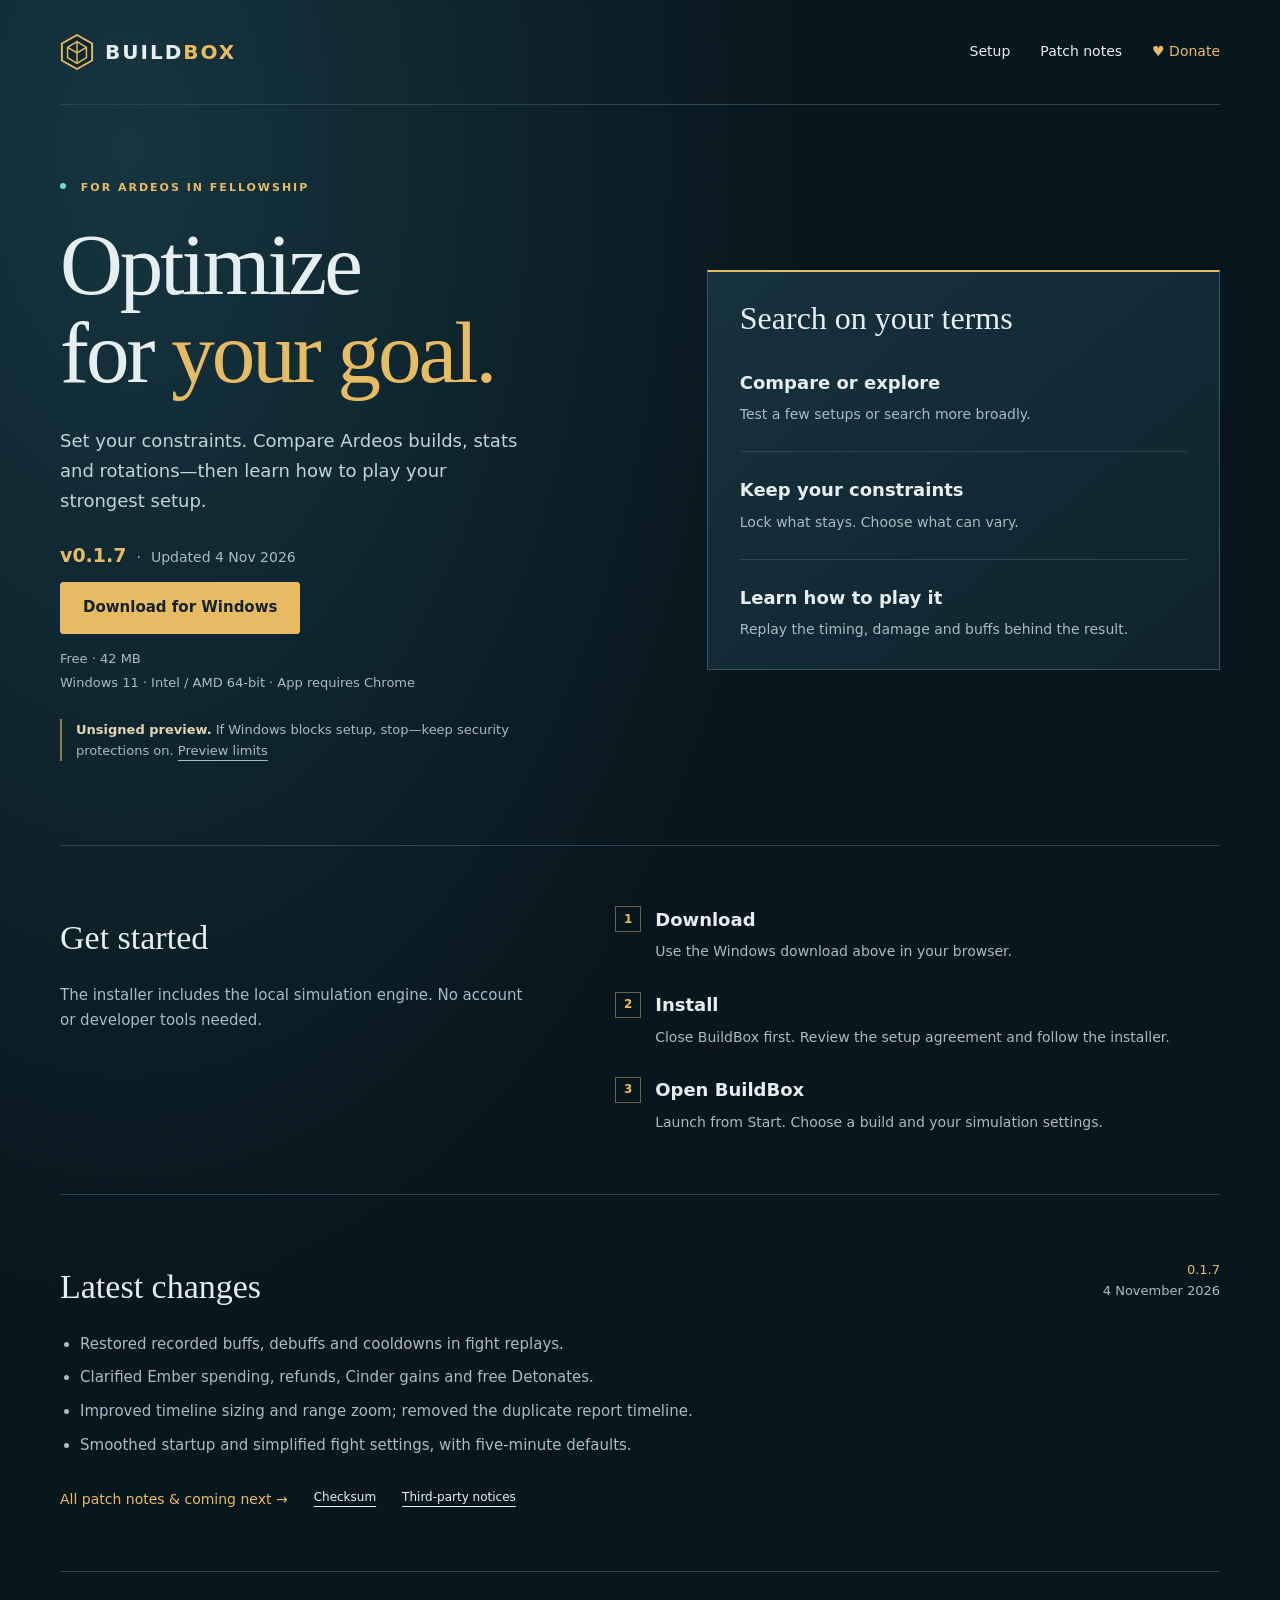
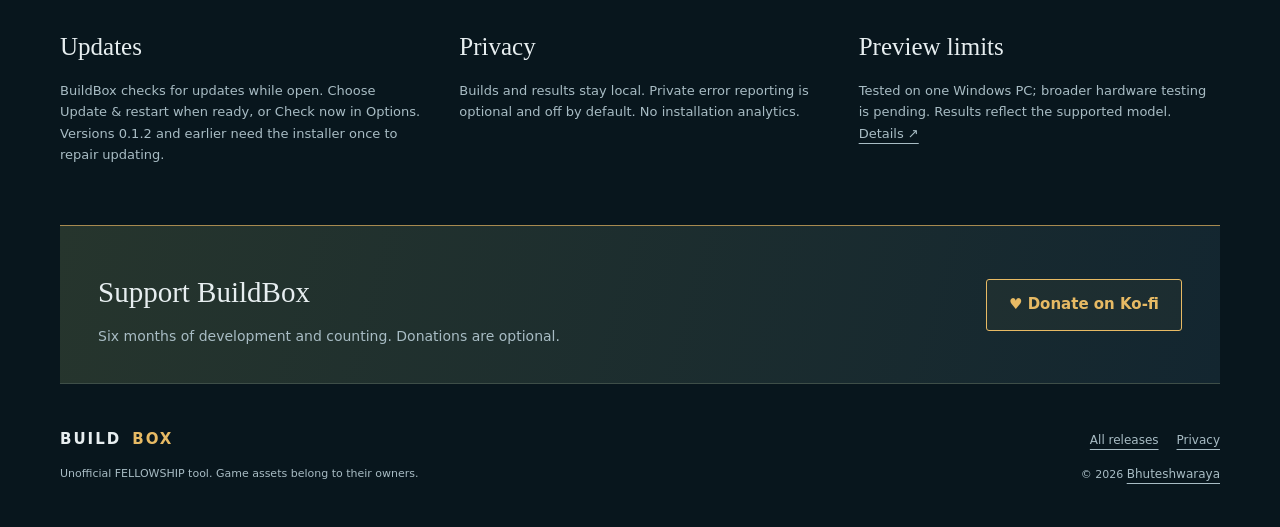
==== index.html @ 2dbfc924 "Release BuildBox 0.1.7 replay and setup repairs" ====
<!doctype html>
<html lang="en">
<head>
  <meta charset="utf-8">
  <meta name="viewport" content="width=device-width, initial-scale=1">
  <meta name="description" content="Build and APL optimization for Ardeos in FELLOWSHIP. Compare builds, stats and rotations within your constraints, then replay the results.">
  <meta property="og:type" content="website">
  <meta property="og:title" content="BuildBox — Ardeos build &amp; APL optimizer">
  <meta property="og:description" content="Build and APL optimization for Ardeos in FELLOWSHIP. Compare builds, stats and rotations within your constraints, then replay the results.">
  <meta property="og:url" content="https://bhuteshwaraya.github.io/buildbox/">
  <meta name="twitter:card" content="summary">
  <meta name="twitter:title" content="BuildBox — Ardeos build &amp; APL optimizer">
  <meta name="twitter:description" content="Build and APL optimization for Ardeos in FELLOWSHIP. Compare builds, stats and rotations within your constraints, then replay the results.">
  <meta name="color-scheme" content="dark">
  <meta name="referrer" content="strict-origin-when-cross-origin">
  <title>BuildBox — Ardeos build &amp; APL optimizer</title>
  <link rel="icon" href="mark.svg" type="image/svg+xml">
  <link rel="stylesheet" href="style.css?v=20261103">
</head>
<body>
  <a class="skip" href="#main">Skip to content</a>
  <header class="site-header wrap">
    <a class="brand" href="./" aria-label="BuildBox home"><img src="mark.svg" width="34" height="38" alt=""><span>BUILD<span class="gold">BOX</span></span></a>
    <nav aria-label="Main navigation"><a href="#setup">Setup</a><a href="patch-notes.html">Patch notes</a><a class="support-link" href="https://ko-fi.com/bhuteshwaraya" target="_blank" rel="noopener noreferrer">♥ Donate</a></nav>
  </header>
  <main id="main">
    <section class="hero wrap" aria-labelledby="hero-title">
      <div class="hero-copy">
        <p class="eyebrow"><span class="status-dot"></span> FOR ARDEOS IN FELLOWSHIP</p>
        <h1 id="hero-title">Optimize<br>for <em>your goal.</em></h1>
        <p class="intro">Set your constraints. Compare Ardeos builds, stats and rotations—then learn how to play your strongest setup.</p>
        <p class="download-release"><strong>v0.1.7</strong><span aria-hidden="true">·</span><span>Updated <time datetime="2026-11-04">4 Nov 2026</time></span></p>
        <div class="download-actions"><a class="button primary" href="https://github.com/Bhuteshwaraya/buildbox/releases/download/v0.1.7/BuildBox-0.1.7-Setup-windows-x64.exe">Download for Windows</a></div>
        <p class="download-meta">Free · 42 MB</p>
        <p class="requirements">Windows 11 · Intel / AMD 64-bit · App requires Chrome</p>
        <div class="preview-notice"><strong>Unsigned preview.</strong> If Windows blocks setup, stop—keep security protections on. <a href="#limits">Preview limits</a></div>
      </div>
      <div class="workflow" aria-labelledby="workflow-title">
        <h2 id="workflow-title">Search on your terms</h2>
        <ul class="steps">
          <li><h3>Compare or explore</h3><p>Test a few setups or search more broadly.</p></li>
          <li><h3>Keep your constraints</h3><p>Lock what stays. Choose what can vary.</p></li>
          <li><h3>Learn how to play it</h3><p>Replay the timing, damage and buffs behind the result.</p></li>
        </ul>
      </div>
    </section>
    <section id="setup" class="section wrap setup" aria-labelledby="setup-title">
      <div class="section-intro"><h2 id="setup-title">Get started</h2><p>The installer includes the local simulation engine. No account or developer tools needed.</p></div>
      <ol class="install-steps">
        <li><h3><span>1</span> Download</h3><p>Use the Windows download above in your browser.</p></li>
        <li><h3><span>2</span> Install</h3><p>Close BuildBox first. Review the setup agreement and follow the installer.</p></li>
        <li><h3><span>3</span> Open BuildBox</h3><p>Launch from Start. Choose a build and your simulation settings.</p></li>
      </ol>
    </section>
    <section id="release-notes" class="section wrap" aria-labelledby="notes-title">
      <div class="section-heading"><h2 id="notes-title">Latest changes</h2><p class="release-date">0.1.7<br><time datetime="2026-11-04">4 November 2026</time></p></div>
      <ul class="patch-list">
        <li>Restored recorded buffs, debuffs and cooldowns in fight replays.</li>
        <li>Clarified Ember spending, refunds, Cinder gains and free Detonates.</li>
        <li>Improved timeline sizing and range zoom; removed the duplicate report timeline.</li>
        <li>Smoothed startup and simplified fight settings, with five-minute defaults.</li>
      </ul>
      <div class="release-footer"><a class="text-link" href="patch-notes.html">All patch notes &amp; coming next →</a><a href="SHA256SUMS.txt">Checksum</a><a href="THIRD-PARTY-NOTICES.txt">Third-party notices</a></div>
    </section>
    <section class="section wrap practical" aria-label="Updates, privacy and preview limits">
      <div id="updates"><h2>Updates</h2><p>BuildBox checks for updates while open. Choose Update & restart when ready, or Check now in Options. Versions 0.1.2 and earlier need the installer once to repair updating.</p></div>
      <div id="privacy"><h2>Privacy</h2><p>Builds and results stay local. Private error reporting is optional and off by default. No installation analytics.</p></div>
      <div id="limits"><h2>Preview limits</h2><p>Tested on one Windows PC; broader hardware testing is pending. Results reflect the supported model. <a href="https://github.com/Bhuteshwaraya/buildbox/releases/tag/v0.1.7">Details ↗</a></p></div>
    </section>
    <aside class="support wrap" aria-labelledby="support-title"><div><h2 id="support-title">Support BuildBox</h2><p>Six months of development and counting. Donations are optional.</p></div><a class="button support-button" href="https://ko-fi.com/bhuteshwaraya" target="_blank" rel="noopener noreferrer">♥ Donate on Ko-fi</a></aside>
  </main>
  <footer class="wrap footer"><div><span class="brand">BUILD<span class="gold">BOX</span></span><p>Unofficial FELLOWSHIP tool. Game assets belong to their owners.</p></div><div><a href="https://github.com/Bhuteshwaraya/buildbox/releases">All releases</a><a href="#privacy">Privacy</a><p>© 2026 <a href="https://github.com/Bhuteshwaraya">Bhuteshwaraya</a></p></div></footer>
</body>
</html>
---- style.css ----
:root{color-scheme:dark;--bg:#08161d;--panel:#102731;--line:#2c4650;--text:#e7eef0;--muted:#a8bcc4;--gold:#e7ba64;--teal:#76d9c7}*{box-sizing:border-box}html{scroll-behavior:smooth;scroll-padding-top:32px}body{margin:0;background:radial-gradient(ellipse at 10% 7%,#153540 0,transparent 42%),var(--bg);color:var(--text);font:16px/1.65 "Segoe UI",system-ui,sans-serif}.wrap{width:min(1160px,calc(100% - 64px));margin-inline:auto}a{color:inherit;text-underline-offset:5px}a:hover{color:var(--gold)}a:focus-visible,summary:focus-visible{outline:3px solid var(--teal);outline-offset:5px}h1,h2,h3,p{margin:0}h1,h2{font-family:Georgia,"Times New Roman",serif;font-weight:400}h3{font-size:18px;font-weight:600;line-height:1.4}.gold{color:var(--gold)}.muted{color:var(--muted)}.site-header{min-height:105px;display:flex;justify-content:space-between;align-items:center;border-bottom:1px solid var(--line);gap:28px}.brand{display:inline-flex;align-items:center;gap:11px;text-decoration:none;font-weight:650;letter-spacing:2px;font-size:20px}.brand>span{display:inline}nav{display:flex;align-items:center;gap:30px;font-size:14px}nav a{text-decoration:none}.support-link{color:var(--gold)}.hero{display:grid;grid-template-columns:1.12fr 1fr;gap:72px;padding-block:74px 84px}.eyebrow{font-size:11px;font-weight:650;letter-spacing:2px;color:var(--gold);line-height:1.6}.status-dot{display:inline-block;background:var(--teal);border-radius:50%;width:6px;height:6px;margin-right:9px;vertical-align:2px}h1{font-size:clamp(60px,6.8vw,88px);line-height:1.02;letter-spacing:-3px;margin:24px 0 28px}h1 em{color:var(--gold);font-style:normal}.intro{font-size:18px;line-height:1.65;max-width:460px;color:#c3d4d9}.download-actions{display:flex;align-items:center;flex-wrap:wrap;gap:20px;margin:32px 0 14px}.button{display:inline-flex;align-items:center;justify-content:center;min-height:52px;padding:12px 22px;text-decoration:none;border:1px solid var(--gold);font-weight:650;font-size:15px;border-radius:3px;transition:background .15s,box-shadow .15s}.primary{background:var(--gold);color:#15232b}.primary:hover{background:#f2cf8b;color:#15232b;box-shadow:0 0 26px #e7ba6420}.text-link{font-size:14px;color:var(--gold);text-decoration:none}.download-meta,.requirements{font-size:12px;color:var(--muted)}.requirements{margin-top:3px}.preview-notice{margin-top:25px;border-left:2px solid #927b4e;padding-left:14px;color:var(--muted);font-size:12px;max-width:470px}.preview-notice strong{color:#e4d5b7}.workflow{background:linear-gradient(140deg,#16323e,#0e232d);border:1px solid #3a5360;border-top:2px solid var(--gold);padding:28px 32px;align-self:center;position:relative}.workflow-heading{display:flex;justify-content:space-between;gap:12px;align-items:center}.local-label{font-size:11px;color:var(--teal)}.workflow h2{font-size:40px;line-height:1.15;margin:24px 0 8px}.steps{list-style:none;padding:0;margin:0}.steps li{border-bottom:1px solid var(--line);padding:25px 0}.steps p{font-size:14px;color:var(--muted);margin-top:8px}.mini-tags{display:flex;gap:8px;flex-wrap:wrap;margin-top:14px;font-size:10px;letter-spacing:.5px;color:var(--teal)}.mini-tags span{border:1px solid #365d62;padding:3px 9px}.workflow-foot{padding-top:22px;font-size:13px;color:var(--gold)}.workflow-foot span{font-size:12px;color:var(--muted)}.section{border-top:1px solid var(--line);padding-block:60px}.section h2{font-size:34px;line-height:1.2;margin:12px 0 24px}.setup{display:grid;grid-template-columns:1fr 1.3fr;gap:90px}.section-intro p:not(.eyebrow){color:var(--muted);font-size:15px;margin-top:18px}.install-steps{padding:0;margin:0;list-style:none}.install-steps li+li{margin-top:28px}.install-steps h3{display:flex;align-items:center;gap:14px;margin-bottom:8px}.install-steps h3 span{font-size:12px;border:1px solid #6b6148;width:26px;height:26px;display:grid;place-items:center;color:var(--gold);flex:none}.install-steps p{font-size:14px;color:var(--muted);margin-left:40px}.install-steps p+p{margin-top:8px}.section-heading{display:flex;align-items:flex-start;justify-content:space-between;gap:24px}.release-date{font-size:13px;color:var(--gold);text-align:right;padding-top:4px}.release-date time{color:var(--muted)}.release-grid{display:grid;grid-template-columns:1fr 1fr;gap:64px;margin-top:12px}.release-grid h3{color:var(--teal);font-size:15px}.release-grid ul{font-size:14px;color:var(--muted);padding-left:18px;margin:14px 0 0}.release-grid li+li{margin-top:10px}.release-footer{display:flex;flex-wrap:wrap;gap:26px;font-size:12px;margin-top:30px}.practical{display:grid;grid-template-columns:repeat(3,1fr);gap:38px}.practical h2{font-size:25px;margin-bottom:18px}.practical p:not(.eyebrow){font-size:13px;color:var(--muted)}.practical p+p{margin-top:12px}.support{border-top:1px solid #a78a50;border-bottom:1px solid #3e4e48;background:linear-gradient(105deg,#26352d,#132630);padding:35px 38px;display:flex;align-items:center;justify-content:space-between;gap:36px}.support h2{font-size:29px;margin:8px 0}.support p:not(.eyebrow){font-size:14px;color:var(--muted);max-width:620px}.support-button{flex:none;color:var(--gold);background:#e7ba6409}.support-button:hover{background:#e7ba641c}.footer{padding-block:42px;display:flex;justify-content:space-between;gap:26px;color:var(--muted)}.footer .brand{font-size:15px;color:var(--text)}.footer p{font-size:11px;margin-top:12px}.footer>div:last-child{text-align:right}.footer a{font-size:12px;margin-left:18px}.skip{position:absolute;left:18px;top:-100px;background:var(--gold);color:var(--bg);padding:10px 18px;z-index:2}.skip:focus{top:10px}@media(max-width:1000px){.hero{gap:36px}.workflow{padding:24px}.workflow-heading{align-items:start;flex-direction:column;gap:4px}.setup{gap:48px}.practical{gap:24px}.practical h2{font-size:23px}.hero h1{font-size:76px}.download-actions{gap:16px}}@media(max-width:760px){.wrap{width:calc(100% - 36px)}.site-header{min-height:82px}.brand{font-size:17px;letter-spacing:1px;gap:8px}.brand img{width:27px}nav{gap:15px;font-size:12px}.hero{grid-template-columns:1fr;padding-block:45px 48px;gap:38px}.hero h1{font-size:clamp(48px,16vw,72px)}.intro{max-width:570px}.workflow{padding:25px}.workflow-heading{flex-direction:row;align-items:center}.workflow h2{font-size:34px}.section{padding-block:42px}.setup,.release-grid,.practical{grid-template-columns:1fr;gap:30px}.section h2{font-size:30px;margin-bottom:18px}.practical h2{font-size:26px}.section-intro p:not(.eyebrow){margin-top:12px}.section-heading{gap:16px}.release-date{font-size:11px;min-width:115px}.release-grid{margin-top:8px}.release-footer{gap:18px}.support{padding:25px;align-items:flex-start;flex-direction:column;gap:24px}.support h2{font-size:28px}.footer{padding-block:30px;flex-direction:column}.footer>div:last-child{text-align:left}.footer a{margin:0 18px 0 0}}@media(max-width:380px){nav{gap:10px}.site-header .brand{font-size:15px}.brand img{width:23px}.eyebrow{letter-spacing:1.4px}.workflow-heading{flex-direction:column;align-items:flex-start}.section-heading{flex-direction:column;gap:0}.release-date{text-align:left}.download-actions .button{width:100%}}@media(prefers-reduced-motion:reduce){html{scroll-behavior:auto}.button{transition:none}}

.hero-copy,.workflow{min-width:0}
.workflow h2{margin-top:0;font-size:32px}.steps li:last-child{border-bottom:0;padding-bottom:0}.patch-list{padding-left:20px;color:var(--muted);font-size:15px;margin:0}.patch-list li+li{margin-top:9px}.practical h2{margin-top:0}.download-meta,.requirements,.preview-notice{font-size:13px}.footer a{margin-left:0}.footer>div:last-child>a+a{margin-left:18px}
.download-release{display:flex;align-items:baseline;gap:10px;margin:26px 0 12px;color:var(--muted);font-size:14px;line-height:1.5;font-variant-numeric:tabular-nums}.download-release strong{color:var(--gold);font-size:19px;font-weight:650}.download-release time{white-space:nowrap}

.download-release+.download-actions{margin-top:0}
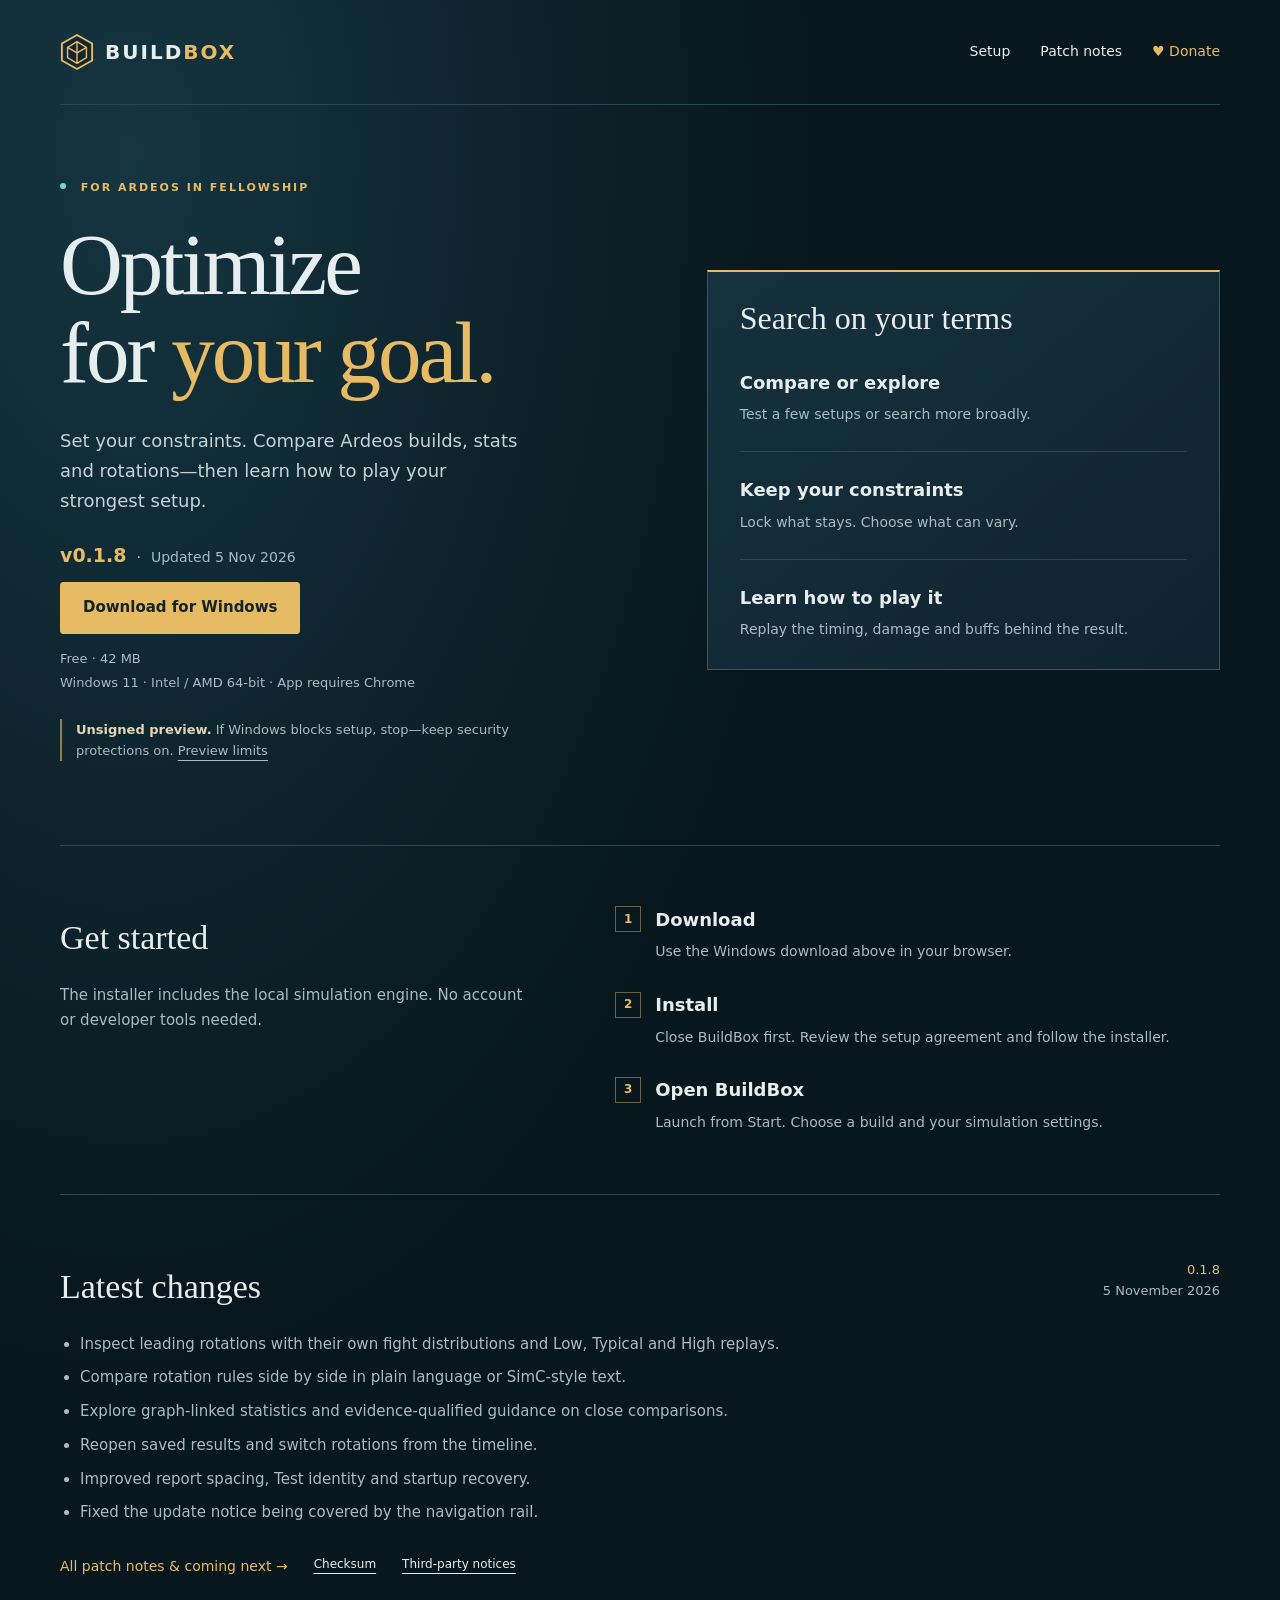
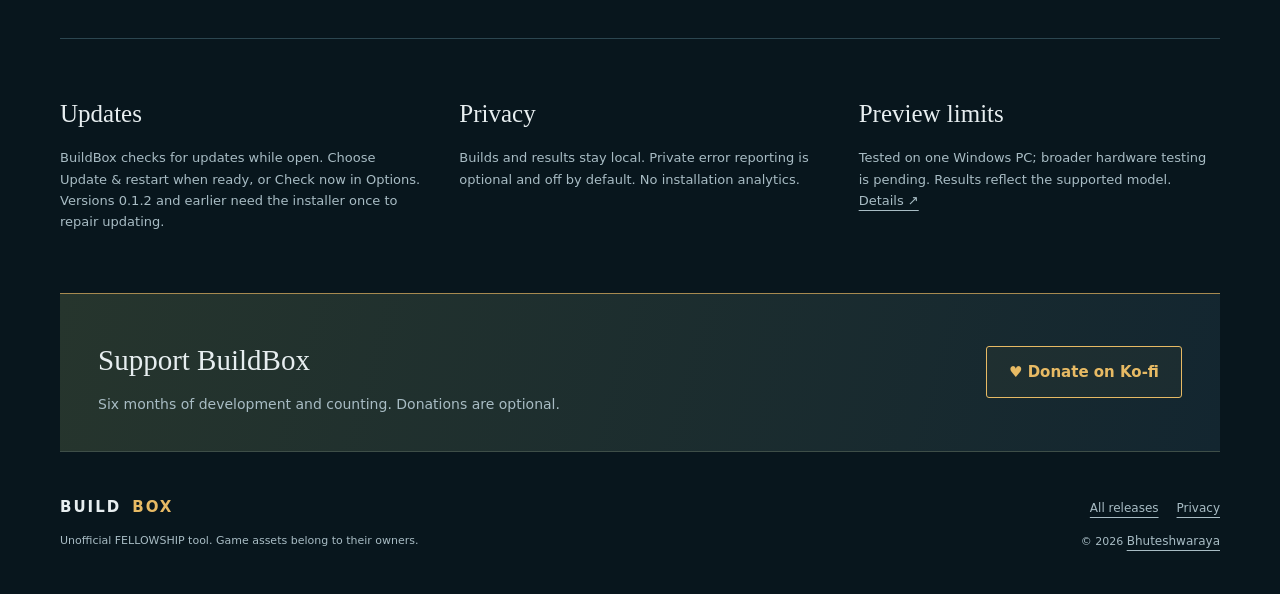
==== commit 3c8fbc9e: "Release BuildBox 0.1.8" ====
--- a/index.html
+++ b/index.html
@@ -29,8 +29,8 @@
         <p class="eyebrow"><span class="status-dot"></span> FOR ARDEOS IN FELLOWSHIP</p>
         <h1 id="hero-title">Optimize<br>for <em>your goal.</em></h1>
         <p class="intro">Set your constraints. Compare Ardeos builds, stats and rotations—then learn how to play your strongest setup.</p>
-        <p class="download-release"><strong>v0.1.7</strong><span aria-hidden="true">·</span><span>Updated <time datetime="2026-11-04">4 Nov 2026</time></span></p>
-        <div class="download-actions"><a class="button primary" href="https://github.com/Bhuteshwaraya/buildbox/releases/download/v0.1.7/BuildBox-0.1.7-Setup-windows-x64.exe">Download for Windows</a></div>
+        <p class="download-release"><strong>v0.1.8</strong><span aria-hidden="true">·</span><span>Updated <time datetime="2026-11-05">5 Nov 2026</time></span></p>
+        <div class="download-actions"><a class="button primary" href="https://github.com/Bhuteshwaraya/buildbox/releases/download/v0.1.8/BuildBox-0.1.8-Setup-windows-x64.exe">Download for Windows</a></div>
         <p class="download-meta">Free · 42 MB</p>
         <p class="requirements">Windows 11 · Intel / AMD 64-bit · App requires Chrome</p>
         <div class="preview-notice"><strong>Unsigned preview.</strong> If Windows blocks setup, stop—keep security protections on. <a href="#limits">Preview limits</a></div>
@@ -53,19 +53,14 @@
       </ol>
     </section>
     <section id="release-notes" class="section wrap" aria-labelledby="notes-title">
-      <div class="section-heading"><h2 id="notes-title">Latest changes</h2><p class="release-date">0.1.7<br><time datetime="2026-11-04">4 November 2026</time></p></div>
-      <ul class="patch-list">
-        <li>Restored recorded buffs, debuffs and cooldowns in fight replays.</li>
-        <li>Clarified Ember spending, refunds, Cinder gains and free Detonates.</li>
-        <li>Improved timeline sizing and range zoom; removed the duplicate report timeline.</li>
-        <li>Smoothed startup and simplified fight settings, with five-minute defaults.</li>
-      </ul>
+      <div class="section-heading"><h2 id="notes-title">Latest changes</h2><p class="release-date">0.1.8<br><time datetime="2026-11-05">5 November 2026</time></p></div>
+      <ul class="patch-list"><li>Inspect leading rotations with their own fight distributions and Low, Typical and High replays.</li><li>Compare rotation rules side by side in plain language or SimC-style text.</li><li>Explore graph-linked statistics and evidence-qualified guidance on close comparisons.</li><li>Reopen saved results and switch rotations from the timeline.</li><li>Improved report spacing, Test identity and startup recovery.</li><li>Fixed the update notice being covered by the navigation rail.</li></ul>
       <div class="release-footer"><a class="text-link" href="patch-notes.html">All patch notes &amp; coming next →</a><a href="SHA256SUMS.txt">Checksum</a><a href="THIRD-PARTY-NOTICES.txt">Third-party notices</a></div>
     </section>
     <section class="section wrap practical" aria-label="Updates, privacy and preview limits">
       <div id="updates"><h2>Updates</h2><p>BuildBox checks for updates while open. Choose Update & restart when ready, or Check now in Options. Versions 0.1.2 and earlier need the installer once to repair updating.</p></div>
       <div id="privacy"><h2>Privacy</h2><p>Builds and results stay local. Private error reporting is optional and off by default. No installation analytics.</p></div>
-      <div id="limits"><h2>Preview limits</h2><p>Tested on one Windows PC; broader hardware testing is pending. Results reflect the supported model. <a href="https://github.com/Bhuteshwaraya/buildbox/releases/tag/v0.1.7">Details ↗</a></p></div>
+      <div id="limits"><h2>Preview limits</h2><p>Tested on one Windows PC; broader hardware testing is pending. Results reflect the supported model. <a href="https://github.com/Bhuteshwaraya/buildbox/releases/tag/v0.1.8">Details ↗</a></p></div>
     </section>
     <aside class="support wrap" aria-labelledby="support-title"><div><h2 id="support-title">Support BuildBox</h2><p>Six months of development and counting. Donations are optional.</p></div><a class="button support-button" href="https://ko-fi.com/bhuteshwaraya" target="_blank" rel="noopener noreferrer">♥ Donate on Ko-fi</a></aside>
   </main>
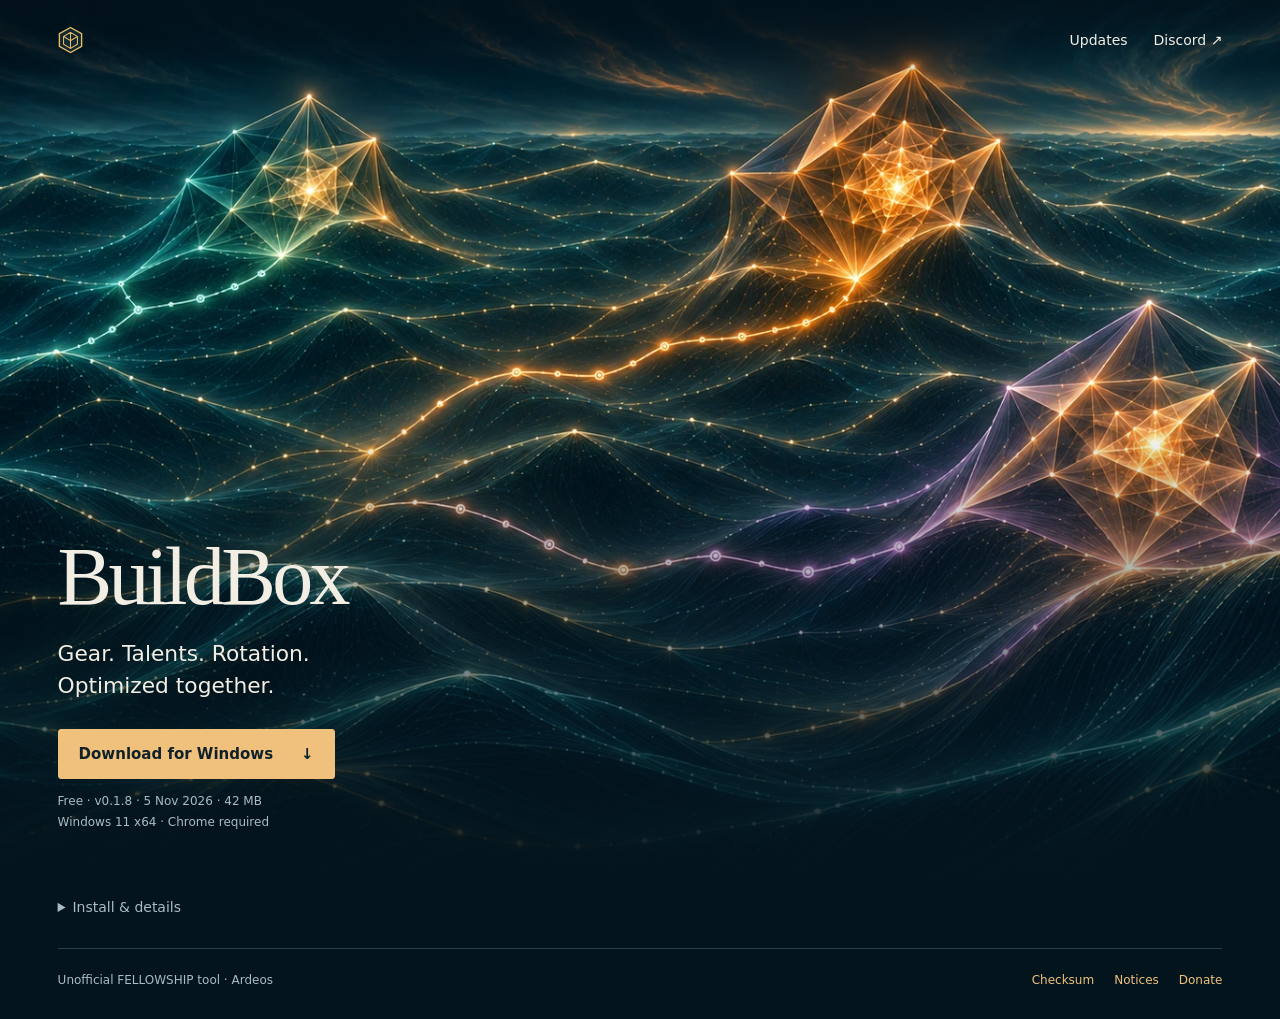
==== commit b2171b5d: "Focus website on ocean artwork and joint optimization" ====
--- a/index.html
+++ b/index.html
@@ -3,68 +3,56 @@
 <head>
   <meta charset="utf-8">
   <meta name="viewport" content="width=device-width, initial-scale=1">
-  <meta name="description" content="Build and APL optimization for Ardeos in FELLOWSHIP. Compare builds, stats and rotations within your constraints, then replay the results.">
+  <meta name="description" content="Gear. Talents. Rotation. Optimized together. BuildBox for Ardeos in FELLOWSHIP.">
   <meta property="og:type" content="website">
-  <meta property="og:title" content="BuildBox — Ardeos build &amp; APL optimizer">
-  <meta property="og:description" content="Build and APL optimization for Ardeos in FELLOWSHIP. Compare builds, stats and rotations within your constraints, then replay the results.">
+  <meta property="og:title" content="BuildBox">
+  <meta property="og:description" content="Gear. Talents. Rotation. Optimized together.">
   <meta property="og:url" content="https://bhuteshwaraya.github.io/buildbox/">
-  <meta name="twitter:card" content="summary">
-  <meta name="twitter:title" content="BuildBox — Ardeos build &amp; APL optimizer">
-  <meta name="twitter:description" content="Build and APL optimization for Ardeos in FELLOWSHIP. Compare builds, stats and rotations within your constraints, then replay the results.">
+  <meta property="og:image" content="https://bhuteshwaraya.github.io/buildbox/assets/ocean-geometry.jpg">
+  <meta property="og:image:alt" content="An ocean of connected paths rising into three luminous geometries.">
+  <meta name="twitter:card" content="summary_large_image">
   <meta name="color-scheme" content="dark">
   <meta name="referrer" content="strict-origin-when-cross-origin">
-  <title>BuildBox — Ardeos build &amp; APL optimizer</title>
+  <title>BuildBox — Ardeos build optimizer</title>
   <link rel="icon" href="mark.svg" type="image/svg+xml">
-  <link rel="stylesheet" href="style.css?v=20261103">
+  <link rel="stylesheet" href="style.css?v=20261112">
 </head>
-<body>
+<body class="home">
   <a class="skip" href="#main">Skip to content</a>
-  <header class="site-header wrap">
-    <a class="brand" href="./" aria-label="BuildBox home"><img src="mark.svg" width="34" height="38" alt=""><span>BUILD<span class="gold">BOX</span></span></a>
-    <nav aria-label="Main navigation"><a href="#setup">Setup</a><a href="patch-notes.html">Patch notes</a><a class="support-link" href="https://ko-fi.com/bhuteshwaraya" target="_blank" rel="noopener noreferrer">♥ Donate</a></nav>
+  <header class="site-header">
+    <a class="brand" href="./" aria-label="BuildBox home"><img src="mark.svg" width="25" height="28" alt=""></a>
+    <nav aria-label="Main navigation"><a href="patch-notes.html">Updates</a><a href="https://discord.gg/bJ2hwedf4w">Discord ↗</a></nav>
   </header>
   <main id="main">
-    <section class="hero wrap" aria-labelledby="hero-title">
+    <section class="hero" aria-labelledby="title">
+      <picture class="hero-art">
+        <source srcset="assets/ocean-geometry.webp" type="image/webp">
+        <img src="assets/ocean-geometry.jpg" width="1672" height="941" fetchpriority="high" alt="An ocean of interconnected paths gathers into three luminous geometric structures.">
+      </picture>
       <div class="hero-copy">
-        <p class="eyebrow"><span class="status-dot"></span> FOR ARDEOS IN FELLOWSHIP</p>
-        <h1 id="hero-title">Optimize<br>for <em>your goal.</em></h1>
-        <p class="intro">Set your constraints. Compare Ardeos builds, stats and rotations—then learn how to play your strongest setup.</p>
-        <p class="download-release"><strong>v0.1.8</strong><span aria-hidden="true">·</span><span>Updated <time datetime="2026-11-05">5 Nov 2026</time></span></p>
-        <div class="download-actions"><a class="button primary" href="https://github.com/Bhuteshwaraya/buildbox/releases/download/v0.1.8/BuildBox-0.1.8-Setup-windows-x64.exe">Download for Windows</a></div>
-        <p class="download-meta">Free · 42 MB</p>
-        <p class="requirements">Windows 11 · Intel / AMD 64-bit · App requires Chrome</p>
-        <div class="preview-notice"><strong>Unsigned preview.</strong> If Windows blocks setup, stop—keep security protections on. <a href="#limits">Preview limits</a></div>
-      </div>
-      <div class="workflow" aria-labelledby="workflow-title">
-        <h2 id="workflow-title">Search on your terms</h2>
-        <ul class="steps">
-          <li><h3>Compare or explore</h3><p>Test a few setups or search more broadly.</p></li>
-          <li><h3>Keep your constraints</h3><p>Lock what stays. Choose what can vary.</p></li>
-          <li><h3>Learn how to play it</h3><p>Replay the timing, damage and buffs behind the result.</p></li>
-        </ul>
+        <h1 id="title">BuildBox</h1>
+        <p class="tagline">Gear. Talents. Rotation.<br>Optimized together.</p>
+        <a class="download" href="https://github.com/Bhuteshwaraya/buildbox/releases/download/v0.1.8/BuildBox-0.1.8-Setup-windows-x64.exe">Download for Windows <span aria-hidden="true">↓</span></a>
+        <p class="meta">Free · v0.1.8 · <time datetime="2026-11-05">5 Nov 2026</time> · 42 MB</p>
+        <p class="meta">Windows 11 x64 · Chrome required</p>
       </div>
     </section>
-    <section id="setup" class="section wrap setup" aria-labelledby="setup-title">
-      <div class="section-intro"><h2 id="setup-title">Get started</h2><p>The installer includes the local simulation engine. No account or developer tools needed.</p></div>
-      <ol class="install-steps">
-        <li><h3><span>1</span> Download</h3><p>Use the Windows download above in your browser.</p></li>
-        <li><h3><span>2</span> Install</h3><p>Close BuildBox first. Review the setup agreement and follow the installer.</p></li>
-        <li><h3><span>3</span> Open BuildBox</h3><p>Launch from Start. Choose a build and your simulation settings.</p></li>
-      </ol>
-    </section>
-    <section id="release-notes" class="section wrap" aria-labelledby="notes-title">
-      <div class="section-heading"><h2 id="notes-title">Latest changes</h2><p class="release-date">0.1.8<br><time datetime="2026-11-05">5 November 2026</time></p></div>
-      <ul class="patch-list"><li>Inspect leading rotations with their own fight distributions and Low, Typical and High replays.</li><li>Compare rotation rules side by side in plain language or SimC-style text.</li><li>Explore graph-linked statistics and evidence-qualified guidance on close comparisons.</li><li>Reopen saved results and switch rotations from the timeline.</li><li>Improved report spacing, Test identity and startup recovery.</li><li>Fixed the update notice being covered by the navigation rail.</li></ul>
-      <div class="release-footer"><a class="text-link" href="patch-notes.html">All patch notes &amp; coming next →</a><a href="SHA256SUMS.txt">Checksum</a><a href="THIRD-PARTY-NOTICES.txt">Third-party notices</a></div>
-    </section>
-    <section class="section wrap practical" aria-label="Updates, privacy and preview limits">
-      <div id="updates"><h2>Updates</h2><p>BuildBox checks for updates while open. Choose Update & restart when ready, or Check now in Options. Versions 0.1.2 and earlier need the installer once to repair updating.</p></div>
-      <div id="privacy"><h2>Privacy</h2><p>Builds and results stay local. Private error reporting is optional and off by default. No installation analytics.</p></div>
-      <div id="limits"><h2>Preview limits</h2><p>Tested on one Windows PC; broader hardware testing is pending. Results reflect the supported model. <a href="https://github.com/Bhuteshwaraya/buildbox/releases/tag/v0.1.8">Details ↗</a></p></div>
-    </section>
-    <aside class="support wrap" aria-labelledby="support-title"><div><h2 id="support-title">Support BuildBox</h2><p>Six months of development and counting. Donations are optional.</p></div><a class="button support-button" href="https://ko-fi.com/bhuteshwaraya" target="_blank" rel="noopener noreferrer">♥ Donate on Ko-fi</a></aside>
+    <div class="below">
+      <details class="details" id="setup">
+        <summary>Install &amp; details</summary>
+        <dl>
+          <div><dt>Install</dt><dd>Close BuildBox, run the installer, then open from Start.</dd></div>
+          <div id="updates"><dt>Update</dt><dd>Choose <strong>Update &amp; restart</strong> in the app. On 0.1.2 or earlier, use the installer.</dd></div>
+          <div id="privacy"><dt>Privacy</dt><dd>Builds and results stay local. Error reports are optional and off by default. No installation analytics.</dd></div>
+          <div id="limits"><dt>Preview</dt><dd>Unsigned; tested on one PC. If Windows blocks setup, stop. Results reflect the supported model.</dd></div>
+          <div><dt>Help</dt><dd><a href="https://discord.gg/bJ2hwedf4w">Discord</a> for questions, bugs and ideas. Private errors: <strong>Help → Problem reports</strong> in the app.</dd></div>
+        </dl>
+      </details>
+      <footer>
+        <p>Unofficial FELLOWSHIP tool · Ardeos</p>
+        <nav aria-label="More links"><a href="SHA256SUMS.txt">Checksum</a><a href="THIRD-PARTY-NOTICES.txt">Notices</a><a href="https://ko-fi.com/bhuteshwaraya">Donate</a></nav>
+      </footer>
+    </div>
   </main>
-  <footer class="wrap footer"><div><span class="brand">BUILD<span class="gold">BOX</span></span><p>Unofficial FELLOWSHIP tool. Game assets belong to their owners.</p></div><div><a href="https://github.com/Bhuteshwaraya/buildbox/releases">All releases</a><a href="#privacy">Privacy</a><p>© 2026 <a href="https://github.com/Bhuteshwaraya">Bhuteshwaraya</a></p></div></footer>
 </body>
 </html>
-
--- a/style.css
+++ b/style.css
@@ -1,7 +1,73 @@
-:root{color-scheme:dark;--bg:#08161d;--panel:#102731;--line:#2c4650;--text:#e7eef0;--muted:#a8bcc4;--gold:#e7ba64;--teal:#76d9c7}*{box-sizing:border-box}html{scroll-behavior:smooth;scroll-padding-top:32px}body{margin:0;background:radial-gradient(ellipse at 10% 7%,#153540 0,transparent 42%),var(--bg);color:var(--text);font:16px/1.65 "Segoe UI",system-ui,sans-serif}.wrap{width:min(1160px,calc(100% - 64px));margin-inline:auto}a{color:inherit;text-underline-offset:5px}a:hover{color:var(--gold)}a:focus-visible,summary:focus-visible{outline:3px solid var(--teal);outline-offset:5px}h1,h2,h3,p{margin:0}h1,h2{font-family:Georgia,"Times New Roman",serif;font-weight:400}h3{font-size:18px;font-weight:600;line-height:1.4}.gold{color:var(--gold)}.muted{color:var(--muted)}.site-header{min-height:105px;display:flex;justify-content:space-between;align-items:center;border-bottom:1px solid var(--line);gap:28px}.brand{display:inline-flex;align-items:center;gap:11px;text-decoration:none;font-weight:650;letter-spacing:2px;font-size:20px}.brand>span{display:inline}nav{display:flex;align-items:center;gap:30px;font-size:14px}nav a{text-decoration:none}.support-link{color:var(--gold)}.hero{display:grid;grid-template-columns:1.12fr 1fr;gap:72px;padding-block:74px 84px}.eyebrow{font-size:11px;font-weight:650;letter-spacing:2px;color:var(--gold);line-height:1.6}.status-dot{display:inline-block;background:var(--teal);border-radius:50%;width:6px;height:6px;margin-right:9px;vertical-align:2px}h1{font-size:clamp(60px,6.8vw,88px);line-height:1.02;letter-spacing:-3px;margin:24px 0 28px}h1 em{color:var(--gold);font-style:normal}.intro{font-size:18px;line-height:1.65;max-width:460px;color:#c3d4d9}.download-actions{display:flex;align-items:center;flex-wrap:wrap;gap:20px;margin:32px 0 14px}.button{display:inline-flex;align-items:center;justify-content:center;min-height:52px;padding:12px 22px;text-decoration:none;border:1px solid var(--gold);font-weight:650;font-size:15px;border-radius:3px;transition:background .15s,box-shadow .15s}.primary{background:var(--gold);color:#15232b}.primary:hover{background:#f2cf8b;color:#15232b;box-shadow:0 0 26px #e7ba6420}.text-link{font-size:14px;color:var(--gold);text-decoration:none}.download-meta,.requirements{font-size:12px;color:var(--muted)}.requirements{margin-top:3px}.preview-notice{margin-top:25px;border-left:2px solid #927b4e;padding-left:14px;color:var(--muted);font-size:12px;max-width:470px}.preview-notice strong{color:#e4d5b7}.workflow{background:linear-gradient(140deg,#16323e,#0e232d);border:1px solid #3a5360;border-top:2px solid var(--gold);padding:28px 32px;align-self:center;position:relative}.workflow-heading{display:flex;justify-content:space-between;gap:12px;align-items:center}.local-label{font-size:11px;color:var(--teal)}.workflow h2{font-size:40px;line-height:1.15;margin:24px 0 8px}.steps{list-style:none;padding:0;margin:0}.steps li{border-bottom:1px solid var(--line);padding:25px 0}.steps p{font-size:14px;color:var(--muted);margin-top:8px}.mini-tags{display:flex;gap:8px;flex-wrap:wrap;margin-top:14px;font-size:10px;letter-spacing:.5px;color:var(--teal)}.mini-tags span{border:1px solid #365d62;padding:3px 9px}.workflow-foot{padding-top:22px;font-size:13px;color:var(--gold)}.workflow-foot span{font-size:12px;color:var(--muted)}.section{border-top:1px solid var(--line);padding-block:60px}.section h2{font-size:34px;line-height:1.2;margin:12px 0 24px}.setup{display:grid;grid-template-columns:1fr 1.3fr;gap:90px}.section-intro p:not(.eyebrow){color:var(--muted);font-size:15px;margin-top:18px}.install-steps{padding:0;margin:0;list-style:none}.install-steps li+li{margin-top:28px}.install-steps h3{display:flex;align-items:center;gap:14px;margin-bottom:8px}.install-steps h3 span{font-size:12px;border:1px solid #6b6148;width:26px;height:26px;display:grid;place-items:center;color:var(--gold);flex:none}.install-steps p{font-size:14px;color:var(--muted);margin-left:40px}.install-steps p+p{margin-top:8px}.section-heading{display:flex;align-items:flex-start;justify-content:space-between;gap:24px}.release-date{font-size:13px;color:var(--gold);text-align:right;padding-top:4px}.release-date time{color:var(--muted)}.release-grid{display:grid;grid-template-columns:1fr 1fr;gap:64px;margin-top:12px}.release-grid h3{color:var(--teal);font-size:15px}.release-grid ul{font-size:14px;color:var(--muted);padding-left:18px;margin:14px 0 0}.release-grid li+li{margin-top:10px}.release-footer{display:flex;flex-wrap:wrap;gap:26px;font-size:12px;margin-top:30px}.practical{display:grid;grid-template-columns:repeat(3,1fr);gap:38px}.practical h2{font-size:25px;margin-bottom:18px}.practical p:not(.eyebrow){font-size:13px;color:var(--muted)}.practical p+p{margin-top:12px}.support{border-top:1px solid #a78a50;border-bottom:1px solid #3e4e48;background:linear-gradient(105deg,#26352d,#132630);padding:35px 38px;display:flex;align-items:center;justify-content:space-between;gap:36px}.support h2{font-size:29px;margin:8px 0}.support p:not(.eyebrow){font-size:14px;color:var(--muted);max-width:620px}.support-button{flex:none;color:var(--gold);background:#e7ba6409}.support-button:hover{background:#e7ba641c}.footer{padding-block:42px;display:flex;justify-content:space-between;gap:26px;color:var(--muted)}.footer .brand{font-size:15px;color:var(--text)}.footer p{font-size:11px;margin-top:12px}.footer>div:last-child{text-align:right}.footer a{font-size:12px;margin-left:18px}.skip{position:absolute;left:18px;top:-100px;background:var(--gold);color:var(--bg);padding:10px 18px;z-index:2}.skip:focus{top:10px}@media(max-width:1000px){.hero{gap:36px}.workflow{padding:24px}.workflow-heading{align-items:start;flex-direction:column;gap:4px}.setup{gap:48px}.practical{gap:24px}.practical h2{font-size:23px}.hero h1{font-size:76px}.download-actions{gap:16px}}@media(max-width:760px){.wrap{width:calc(100% - 36px)}.site-header{min-height:82px}.brand{font-size:17px;letter-spacing:1px;gap:8px}.brand img{width:27px}nav{gap:15px;font-size:12px}.hero{grid-template-columns:1fr;padding-block:45px 48px;gap:38px}.hero h1{font-size:clamp(48px,16vw,72px)}.intro{max-width:570px}.workflow{padding:25px}.workflow-heading{flex-direction:row;align-items:center}.workflow h2{font-size:34px}.section{padding-block:42px}.setup,.release-grid,.practical{grid-template-columns:1fr;gap:30px}.section h2{font-size:30px;margin-bottom:18px}.practical h2{font-size:26px}.section-intro p:not(.eyebrow){margin-top:12px}.section-heading{gap:16px}.release-date{font-size:11px;min-width:115px}.release-grid{margin-top:8px}.release-footer{gap:18px}.support{padding:25px;align-items:flex-start;flex-direction:column;gap:24px}.support h2{font-size:28px}.footer{padding-block:30px;flex-direction:column}.footer>div:last-child{text-align:left}.footer a{margin:0 18px 0 0}}@media(max-width:380px){nav{gap:10px}.site-header .brand{font-size:15px}.brand img{width:23px}.eyebrow{letter-spacing:1.4px}.workflow-heading{flex-direction:column;align-items:flex-start}.section-heading{flex-direction:column;gap:0}.release-date{text-align:left}.download-actions .button{width:100%}}@media(prefers-reduced-motion:reduce){html{scroll-behavior:auto}.button{transition:none}}
-
-.hero-copy,.workflow{min-width:0}
-.workflow h2{margin-top:0;font-size:32px}.steps li:last-child{border-bottom:0;padding-bottom:0}.patch-list{padding-left:20px;color:var(--muted);font-size:15px;margin:0}.patch-list li+li{margin-top:9px}.practical h2{margin-top:0}.download-meta,.requirements,.preview-notice{font-size:13px}.footer a{margin-left:0}.footer>div:last-child>a+a{margin-left:18px}
-.download-release{display:flex;align-items:baseline;gap:10px;margin:26px 0 12px;color:var(--muted);font-size:14px;line-height:1.5;font-variant-numeric:tabular-nums}.download-release strong{color:var(--gold);font-size:19px;font-weight:650}.download-release time{white-space:nowrap}
-
-.download-release+.download-actions{margin-top:0}
+:root { color-scheme: dark; --bg: #04141d; --text: #f3eee4; --muted: #a9bbc4; --line: #29404a; --gold: #efc17c; }
+* { box-sizing: border-box; }
+html { scroll-padding-top: 24px; }
+body { margin: 0; background: var(--bg); color: var(--text); font: 16px/1.6 system-ui, sans-serif; }
+a { color: var(--gold); text-underline-offset: 4px; }
+a:hover { color: #ffe3b6; }
+a:focus-visible, summary:focus-visible { outline: 3px solid #85e7dc; outline-offset: 6px; }
+nav { display: flex; flex-wrap: wrap; gap: 26px; font-size: 14px; }
+nav a { text-decoration: none; }
+.site-header { position: absolute; z-index: 2; inset: 0 0 auto; display: flex; justify-content: space-between; align-items: center; padding: 26px clamp(24px, 4.5vw, 80px); background: linear-gradient(#03121bcc, transparent); }
+.site-header nav a { color: var(--text); }
+.brand { display: inline-flex; align-items: center; gap: 10px; color: var(--text); font-size: 19px; font-weight: 650; text-decoration: none; }
+.brand img { display: block; }
+.hero { position: relative; isolation: isolate; min-height: min(880px, 100svh); display: flex; align-items: flex-end; padding: 140px clamp(24px, 4.5vw, 80px) 48px; }
+.hero-art { position: absolute; z-index: -2; inset: 0; }
+.hero-art img { display: block; width: 100%; height: 100%; object-fit: cover; object-position: 50% 40%; }
+.hero::after { content: ""; position: absolute; z-index: -1; inset: 0; pointer-events: none; background: linear-gradient(0deg, var(--bg), #04141d8c 22%, transparent 53%); }
+.hero-copy { max-width: 580px; }
+h1, h2, p { margin: 0; }
+.hero h1 { font: 400 clamp(64px, 6.4vw, 104px)/1.05 Georgia, "Times New Roman", serif; letter-spacing: -.045em; }
+.tagline { margin-top: 18px; font-size: clamp(20px, 1.7vw, 26px); line-height: 1.45; color: var(--text); }
+.download { display: inline-flex; align-items: center; gap: 28px; padding: 12px 20px; margin: 28px 0 12px; border: 1px solid var(--gold); background: var(--gold); color: #10212a; font-size: 15px; font-weight: 650; text-decoration: none; border-radius: 3px; }
+.download:hover { background: #ffe3b6; color: #10212a; }
+.meta { color: var(--muted); font-size: 12px; line-height: 1.7; }
+.below { margin: 0 clamp(24px, 4.5vw, 80px); }
+.details { max-width: 760px; padding: 10px 0 24px; font-size: 14px; }
+summary { width: fit-content; cursor: pointer; color: var(--muted); padding: 6px 0; }
+summary:hover { color: var(--text); }
+dl { margin: 16px 0 6px; }
+dl > div { display: grid; grid-template-columns: 65px 1fr; gap: 20px; padding: 11px 0; border-top: 1px solid var(--line); }
+dt { color: var(--text); }
+dd { margin: 0; color: var(--muted); }
+strong { color: var(--text); font-weight: 600; }
+footer { display: flex; align-items: center; justify-content: space-between; flex-wrap: wrap; gap: 14px 26px; border-top: 1px solid var(--line); padding: 22px 0 28px; }
+footer p, footer nav { color: var(--muted); font-size: 12px; }
+footer nav { gap: 20px; }
+.skip { position: absolute; left: 16px; top: -100px; z-index: 3; padding: 10px 16px; background: var(--gold); color: var(--bg); }
+.skip:focus { top: 8px; }
+.wrap { width: min(760px, calc(100% - 48px)); margin-inline: auto; }
+.wrap header { display: flex; align-items: center; justify-content: space-between; flex-wrap: wrap; gap: 14px 24px; padding: 26px 0; border-bottom: 1px solid var(--line); }
+.wrap main { padding: 42px 0; }
+.wrap h1 { font: 400 clamp(36px, 5vw, 48px)/1.2 Georgia, "Times New Roman", serif; letter-spacing: -.025em; }
+.wrap h2 { font-size: 18px; margin-bottom: 10px; }
+.wrap h2 time { margin-left: 12px; font-size: 13px; font-weight: 400; color: var(--muted); }
+.wrap section { margin-top: 32px; }
+.wrap p, .wrap li { color: var(--muted); font-size: 14px; }
+.wrap p + p { margin-top: 6px; }
+ul { margin: 0 0 12px; padding-left: 20px; }
+li + li { margin-top: 5px; }
+[aria-current="page"] { color: var(--text); }
+@media (min-width: 1800px) { .hero { min-height: 960px; } }
+@media (max-width: 1100px) {
+  .site-header { position: relative; padding: 20px 24px; background: none; }
+  .hero { display: block; min-height: 0; padding: 0 0 28px; }
+  .hero-art { position: relative; display: block; }
+  .hero-art img { height: auto; object-fit: contain; }
+  .hero::after { display: none; }
+  .hero-copy { padding: 24px 24px 0; }
+  .hero h1 { font-size: 58px; }
+  .tagline { margin-top: 12px; font-size: 20px; }
+  .download { margin-top: 24px; }
+  .below { margin-inline: 24px; }
+  .details { padding-bottom: 18px; }
+  footer { display: block; }
+  footer nav { margin-top: 12px; }
+}
+@media (max-width: 360px) {
+  nav { gap: 18px; }
+  .hero h1 { font-size: 52px; }
+  .tagline { font-size: 19px; }
+  .download { gap: 18px; font-size: 14px; }
+  dl > div { grid-template-columns: 1fr; gap: 3px; }
+}
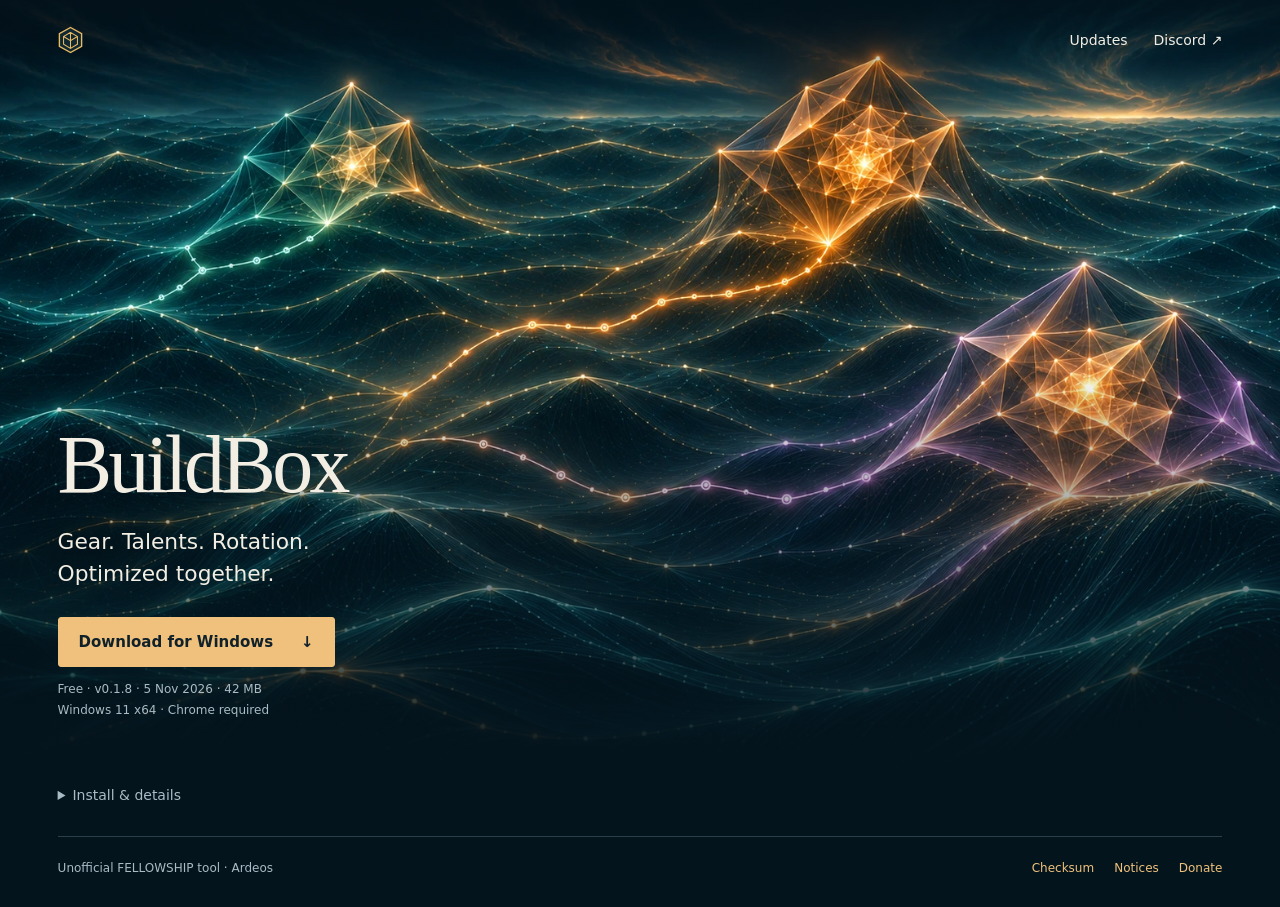
==== commit bc57629d: "Keep the ocean horizon visible across desktop layouts" ====
--- a/index.html
+++ b/index.html
@@ -15,7 +15,7 @@
   <meta name="referrer" content="strict-origin-when-cross-origin">
   <title>BuildBox — Ardeos build optimizer</title>
   <link rel="icon" href="mark.svg" type="image/svg+xml">
-  <link rel="stylesheet" href="style.css?v=20261112">
+  <link rel="stylesheet" href="style.css?v=20261112-horizon">
 </head>
 <body class="home">
   <a class="skip" href="#main">Skip to content</a>
--- a/style.css
+++ b/style.css
@@ -11,9 +11,9 @@
 .site-header nav a { color: var(--text); }
 .brand { display: inline-flex; align-items: center; gap: 10px; color: var(--text); font-size: 19px; font-weight: 650; text-decoration: none; }
 .brand img { display: block; }
-.hero { position: relative; isolation: isolate; min-height: min(880px, 100svh); display: flex; align-items: flex-end; padding: 140px clamp(24px, 4.5vw, 80px) 48px; }
+.hero { position: relative; isolation: isolate; min-height: min(880px, 60vw, 100svh); display: flex; align-items: flex-end; padding: 140px clamp(24px, 4.5vw, 80px) 48px; }
 .hero-art { position: absolute; z-index: -2; inset: 0; }
-.hero-art img { display: block; width: 100%; height: 100%; object-fit: cover; object-position: 50% 40%; }
+.hero-art img { display: block; width: 100%; height: 100%; object-fit: cover; object-position: 50% 0%; }
 .hero::after { content: ""; position: absolute; z-index: -1; inset: 0; pointer-events: none; background: linear-gradient(0deg, var(--bg), #04141d8c 22%, transparent 53%); }
 .hero-copy { max-width: 580px; }
 h1, h2, p { margin: 0; }
@@ -48,7 +48,7 @@
 ul { margin: 0 0 12px; padding-left: 20px; }
 li + li { margin-top: 5px; }
 [aria-current="page"] { color: var(--text); }
-@media (min-width: 1800px) { .hero { min-height: 960px; } }
+@media (min-width: 1800px) { .hero { min-height: max(960px, 42vw); } }
 @media (max-width: 1100px) {
   .site-header { position: relative; padding: 20px 24px; background: none; }
   .hero { display: block; min-height: 0; padding: 0 0 28px; }
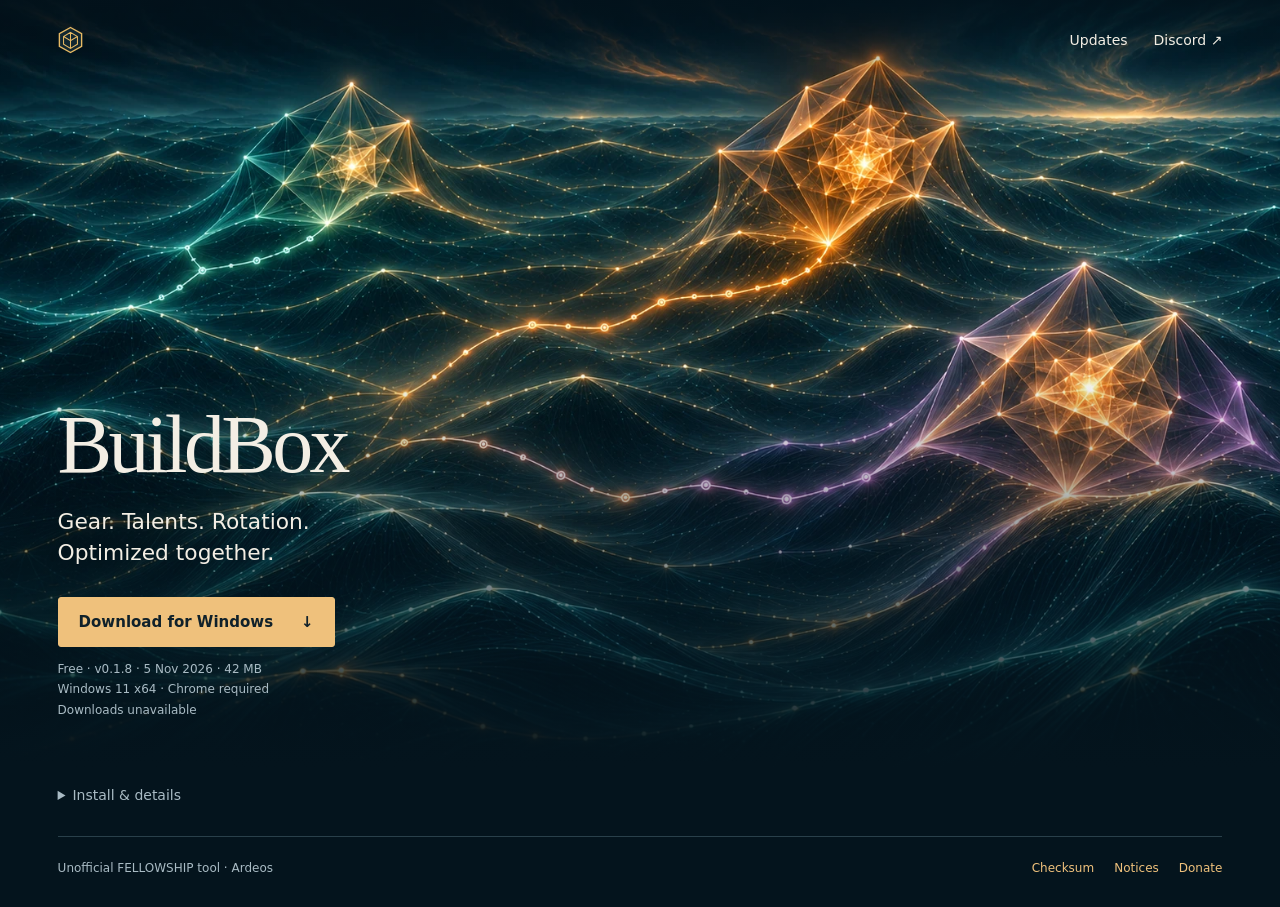
==== commit 96ba821c: "Show public installer download count on homepage" ====
--- a/index.html
+++ b/index.html
@@ -16,6 +16,7 @@
   <title>BuildBox — Ardeos build optimizer</title>
   <link rel="icon" href="mark.svg" type="image/svg+xml">
   <link rel="stylesheet" href="style.css?v=20261112-horizon">
+  <script src="download-count.js?v=20261112" defer></script>
 </head>
 <body class="home">
   <a class="skip" href="#main">Skip to content</a>
@@ -35,6 +36,7 @@
         <a class="download" href="https://github.com/Bhuteshwaraya/buildbox/releases/download/v0.1.8/BuildBox-0.1.8-Setup-windows-x64.exe">Download for Windows <span aria-hidden="true">↓</span></a>
         <p class="meta">Free · v0.1.8 · <time datetime="2026-11-05">5 Nov 2026</time> · 42 MB</p>
         <p class="meta">Windows 11 x64 · Chrome required</p>
+        <p class="meta" id="download-count" aria-live="polite">Downloads —</p>
       </div>
     </section>
     <div class="below">
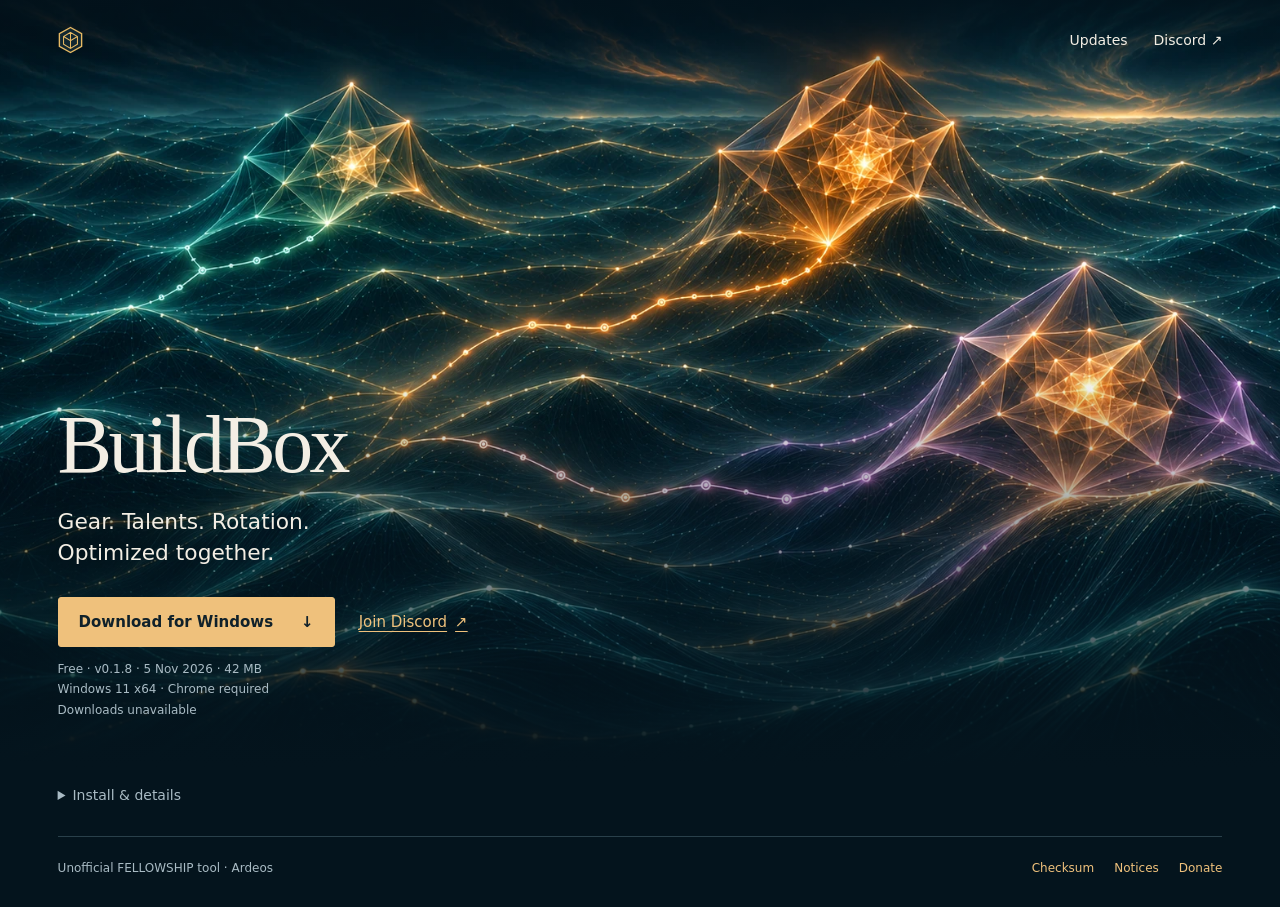
==== commit 2623e782: "Show Discord beside the homepage download" ====
--- a/index.html
+++ b/index.html
@@ -15,7 +15,7 @@
   <meta name="referrer" content="strict-origin-when-cross-origin">
   <title>BuildBox — Ardeos build optimizer</title>
   <link rel="icon" href="mark.svg" type="image/svg+xml">
-  <link rel="stylesheet" href="style.css?v=20261112-horizon">
+  <link rel="stylesheet" href="style.css?v=20261112-discord">
   <script src="download-count.js?v=20261112" defer></script>
 </head>
 <body class="home">
@@ -33,7 +33,10 @@
       <div class="hero-copy">
         <h1 id="title">BuildBox</h1>
         <p class="tagline">Gear. Talents. Rotation.<br>Optimized together.</p>
-        <a class="download" href="https://github.com/Bhuteshwaraya/buildbox/releases/download/v0.1.8/BuildBox-0.1.8-Setup-windows-x64.exe">Download for Windows <span aria-hidden="true">↓</span></a>
+        <div class="hero-actions">
+          <a class="download" href="https://github.com/Bhuteshwaraya/buildbox/releases/download/v0.1.8/BuildBox-0.1.8-Setup-windows-x64.exe">Download for Windows <span aria-hidden="true">↓</span></a>
+          <a class="community" href="https://discord.gg/bJ2hwedf4w">Join Discord <span aria-hidden="true">↗</span></a>
+        </div>
         <p class="meta">Free · v0.1.8 · <time datetime="2026-11-05">5 Nov 2026</time> · 42 MB</p>
         <p class="meta">Windows 11 x64 · Chrome required</p>
         <p class="meta" id="download-count" aria-live="polite">Downloads —</p>
--- a/style.css
+++ b/style.css
@@ -21,6 +21,9 @@
 .tagline { margin-top: 18px; font-size: clamp(20px, 1.7vw, 26px); line-height: 1.45; color: var(--text); }
 .download { display: inline-flex; align-items: center; gap: 28px; padding: 12px 20px; margin: 28px 0 12px; border: 1px solid var(--gold); background: var(--gold); color: #10212a; font-size: 15px; font-weight: 650; text-decoration: none; border-radius: 3px; }
 .download:hover { background: #ffe3b6; color: #10212a; }
+.hero-actions { display: flex; align-items: center; flex-wrap: wrap; gap: 8px 24px; margin: 28px 0 12px; }
+.hero-actions .download { margin: 0; }
+.community { display: inline-flex; align-items: center; gap: 8px; min-height: 44px; font-size: 15px; }
 .meta { color: var(--muted); font-size: 12px; line-height: 1.7; }
 .below { margin: 0 clamp(24px, 4.5vw, 80px); }
 .details { max-width: 760px; padding: 10px 0 24px; font-size: 14px; }
@@ -58,7 +61,7 @@
   .hero-copy { padding: 24px 24px 0; }
   .hero h1 { font-size: 58px; }
   .tagline { margin-top: 12px; font-size: 20px; }
-  .download { margin-top: 24px; }
+  .hero-actions { margin-top: 24px; }
   .below { margin-inline: 24px; }
   .details { padding-bottom: 18px; }
   footer { display: block; }
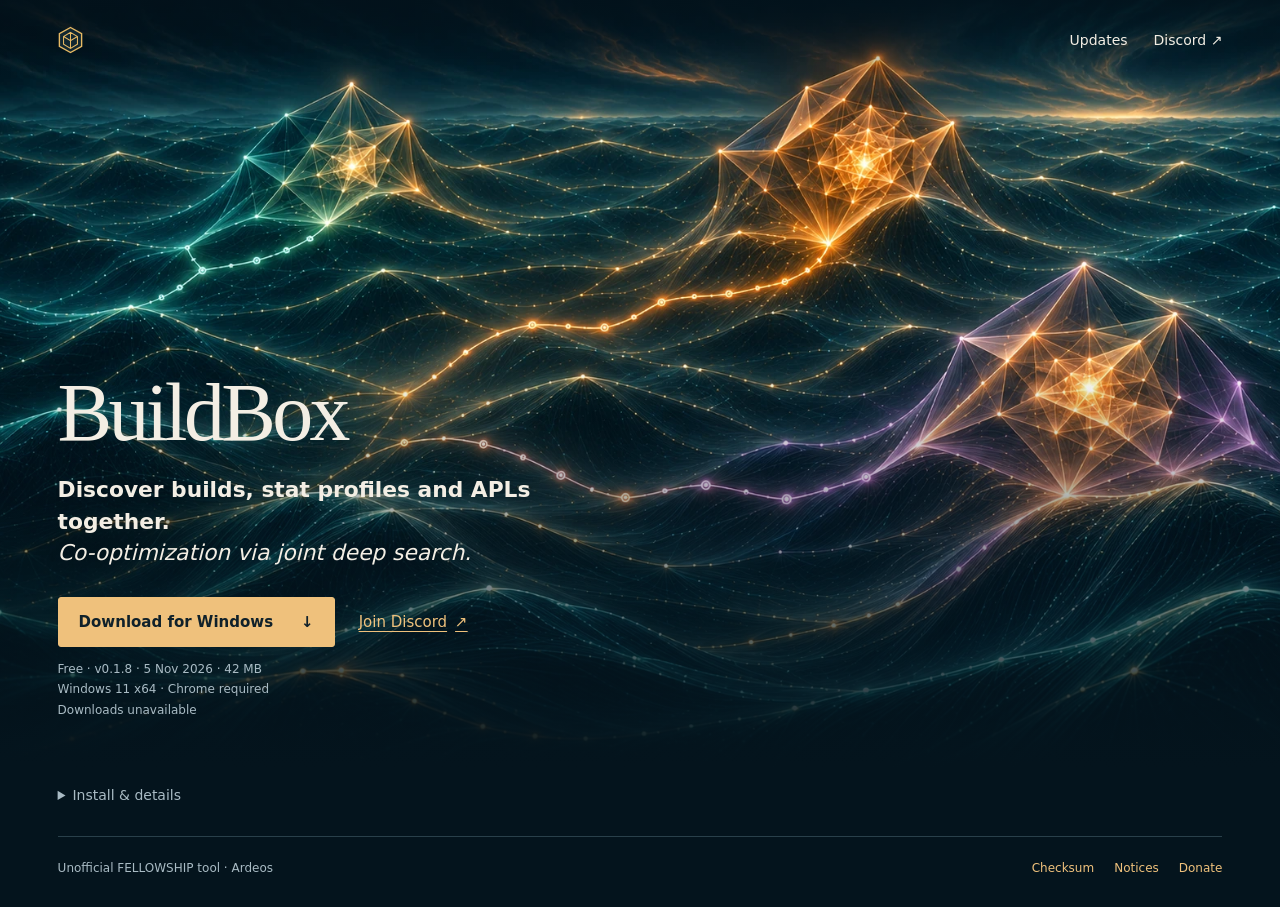
==== commit a4c5e54f: "Clarify joint discovery of builds, stat profiles and APLs" ====
--- a/index.html
+++ b/index.html
@@ -3,10 +3,10 @@
 <head>
   <meta charset="utf-8">
   <meta name="viewport" content="width=device-width, initial-scale=1">
-  <meta name="description" content="Gear. Talents. Rotation. Optimized together. BuildBox for Ardeos in FELLOWSHIP.">
+  <meta name="description" content="Discover builds, stat profiles and APLs together. Co-optimization via joint deep search. BuildBox for Ardeos in FELLOWSHIP.">
   <meta property="og:type" content="website">
   <meta property="og:title" content="BuildBox">
-  <meta property="og:description" content="Gear. Talents. Rotation. Optimized together.">
+  <meta property="og:description" content="Discover builds, stat profiles and APLs together. Co-optimization via joint deep search.">
   <meta property="og:url" content="https://bhuteshwaraya.github.io/buildbox/">
   <meta property="og:image" content="https://bhuteshwaraya.github.io/buildbox/assets/ocean-geometry.jpg">
   <meta property="og:image:alt" content="An ocean of connected paths rising into three luminous geometries.">
@@ -32,7 +32,7 @@
       </picture>
       <div class="hero-copy">
         <h1 id="title">BuildBox</h1>
-        <p class="tagline">Gear. Talents. Rotation.<br>Optimized together.</p>
+        <p class="tagline"><strong>Discover builds, stat profiles and APLs together.</strong><br><em>Co-optimization via joint deep search.</em></p>
         <div class="hero-actions">
           <a class="download" href="https://github.com/Bhuteshwaraya/buildbox/releases/download/v0.1.8/BuildBox-0.1.8-Setup-windows-x64.exe">Download for Windows <span aria-hidden="true">↓</span></a>
           <a class="community" href="https://discord.gg/bJ2hwedf4w">Join Discord <span aria-hidden="true">↗</span></a>
